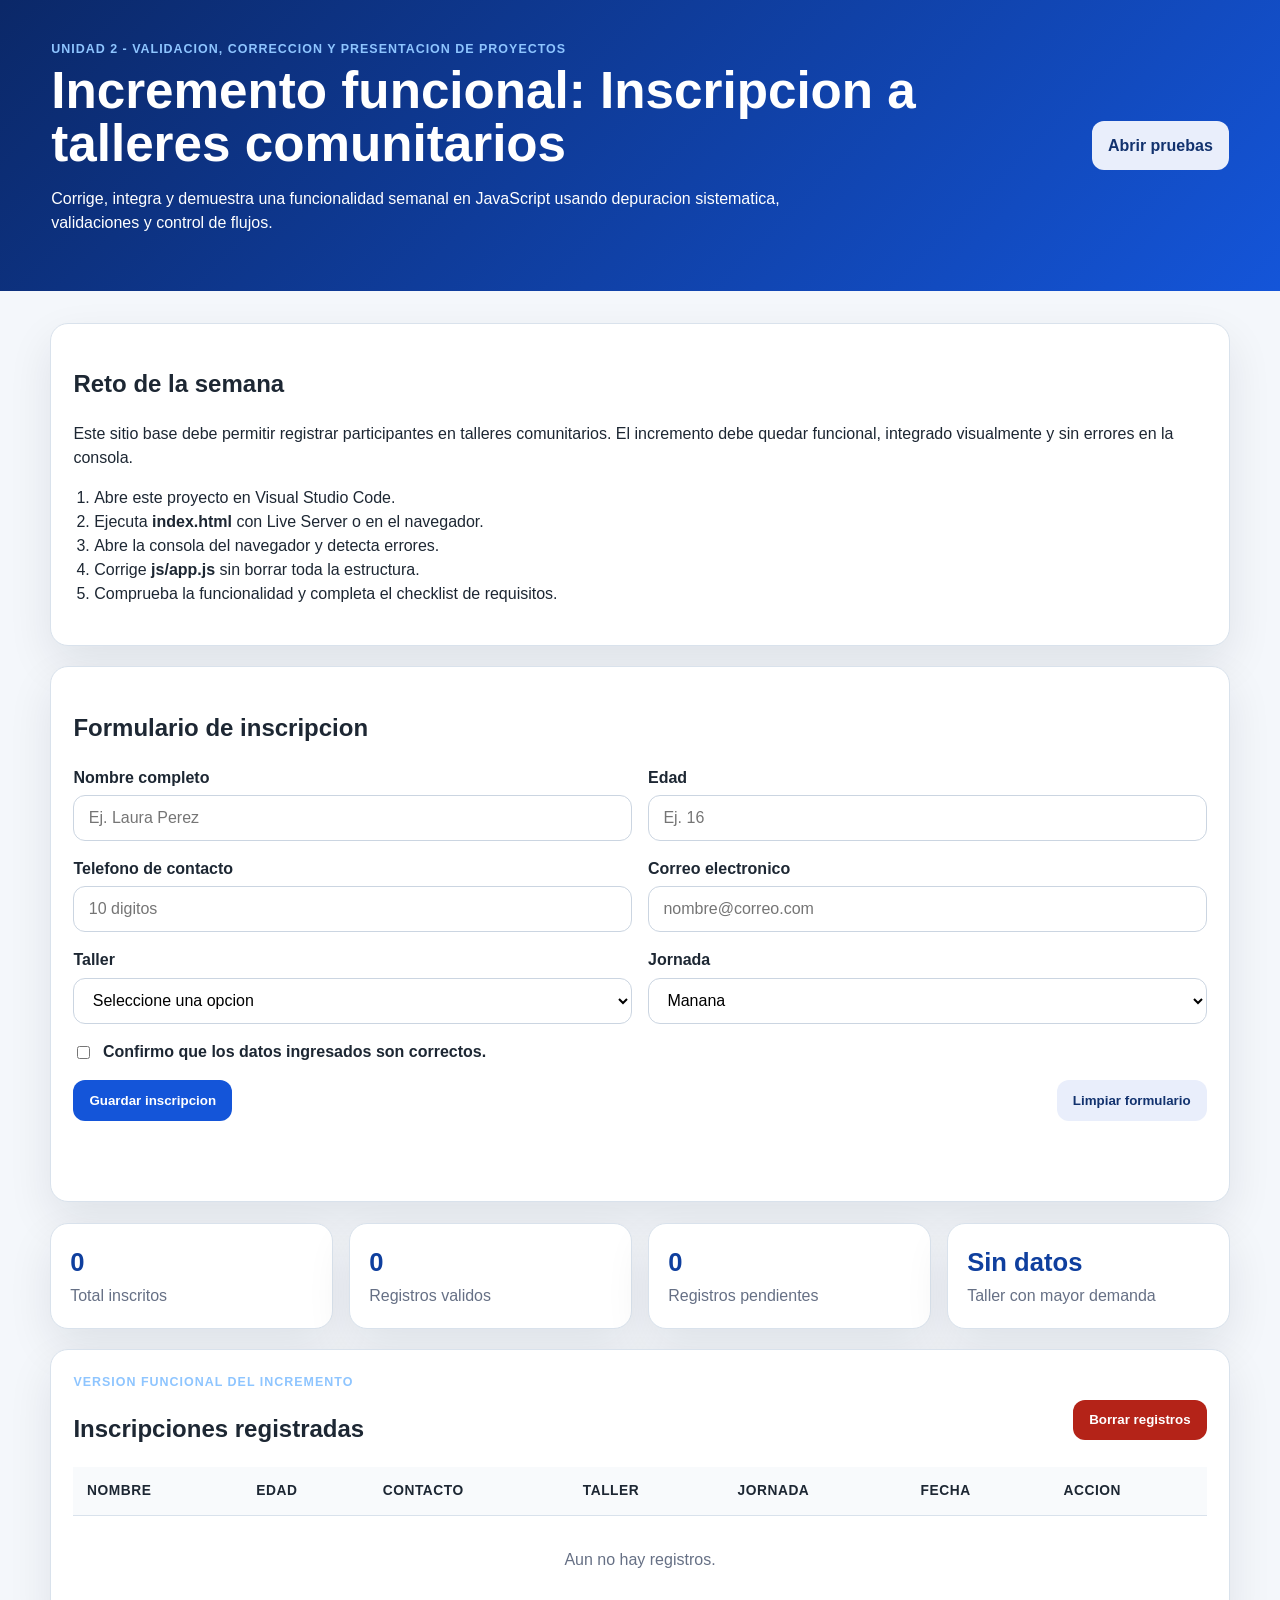
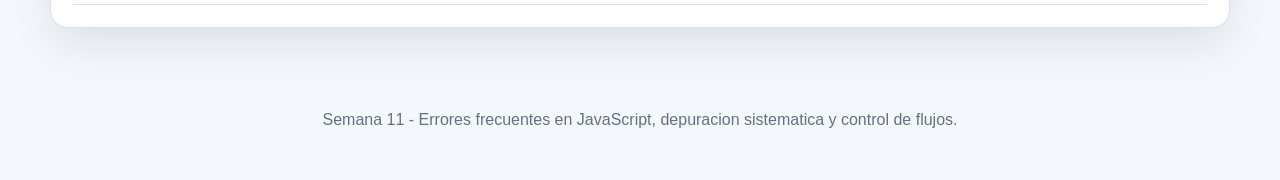
==== index.html @ e5721f67 "primer commit" ====
<!DOCTYPE html>
<html lang="es">
<head>
  <meta charset="UTF-8" />
  <meta name="viewport" content="width=device-width, initial-scale=1.0" />
  <title>Semana 11 - Entrega incremental JS</title>
  <link rel="stylesheet" href="css/styles.css" />
</head>
<body>
  <header class="hero">
    <div>
      <p class="eyebrow">Unidad 2 - Validacion, correccion y presentacion de proyectos</p>
      <h1>Incremento funcional: Inscripcion a talleres comunitarios</h1>
      <p>
        Corrige, integra y demuestra una funcionalidad semanal en JavaScript usando
        depuracion sistematica, validaciones y control de flujos.
      </p>
    </div>
    <a class="button secondary" href="tests.html">Abrir pruebas</a>
  </header>

  <main class="layout">
    <section class="card instructions">
      <h2>Reto de la semana</h2>
      <p>
        Este sitio base debe permitir registrar participantes en talleres comunitarios.
        El incremento debe quedar funcional, integrado visualmente y sin errores en la consola.
      </p>
      <ol>
        <li>Abre este proyecto en Visual Studio Code.</li>
        <li>Ejecuta <strong>index.html</strong> con Live Server o en el navegador.</li>
        <li>Abre la consola del navegador y detecta errores.</li>
        <li>Corrige <strong>js/app.js</strong> sin borrar toda la estructura.</li>
        <li>Comprueba la funcionalidad y completa el checklist de requisitos.</li>
      </ol>
    </section>

    <section class="card">
      <h2>Formulario de inscripcion</h2>
      <form id="form-inscripcion" novalidate>
        <div class="grid two">
          <label>
            Nombre completo
            <input id="nombre" name="nombre" type="text" placeholder="Ej. Laura Perez" />
          </label>

          <label>
            Edad
            <input id="edad" name="edad" type="number" min="1" max="100" placeholder="Ej. 16" />
          </label>

          <label>
            Telefono de contacto
            <input id="telefono" name="telefono" type="text" placeholder="10 digitos" />
          </label>

          <label>
            Correo electronico
            <input id="correo" name="correo" type="email" placeholder="nombre@correo.com" />
          </label>

          <label>
            Taller
            <select id="taller" name="taller">
              <option value="">Seleccione una opcion</option>
              <option value="web">Programacion web</option>
              <option value="huerta">Huerta digital</option>
              <option value="finanzas">Finanzas para emprendimientos</option>
              <option value="datos">Datos para la finca</option>
            </select>
          </label>

          <label>
            Jornada
            <select id="jornada" name="jornada">
              <option value="manana">Manana</option>
              <option value="tarde">Tarde</option>
              <option value="sabado">Sabado</option>
            </select>
          </label>
        </div>

        <label class="check">
          <input id="acepta" name="acepta" type="checkbox" />
          Confirmo que los datos ingresados son correctos.
        </label>

        <div class="actions">
          <button id="btn-guardar" class="button" type="submit">Guardar inscripcion</button>
          <button id="btn-limpiar" class="button secondary" type="button">Limpiar formulario</button>
        </div>
      </form>
      <div id="mensaje" class="message" role="status" aria-live="polite"></div>
    </section>

    <section class="summary-grid">
      <article class="metric">
        <span id="total-inscritos">0</span>
        <p>Total inscritos</p>
      </article>
      <article class="metric">
        <span id="total-validos">0</span>
        <p>Registros validos</p>
      </article>
      <article class="metric">
        <span id="total-pendientes">0</span>
        <p>Registros pendientes</p>
      </article>
      <article class="metric">
        <span id="taller-popular">Sin datos</span>
        <p>Taller con mayor demanda</p>
      </article>
    </section>

    <section class="card table-card">
      <div class="section-title">
        <div>
          <p class="eyebrow">Version funcional del incremento</p>
          <h2>Inscripciones registradas</h2>
        </div>
        <button id="btn-borrar-todo" class="button danger" type="button">Borrar registros</button>
      </div>
      <div class="table-wrap">
        <table>
          <thead>
            <tr>
              <th>Nombre</th>
              <th>Edad</th>
              <th>Contacto</th>
              <th>Taller</th>
              <th>Jornada</th>
              <th>Fecha</th>
              <th>Accion</th>
            </tr>
          </thead>
          <tbody id="tabla-inscripciones">
            <tr>
              <td colspan="7" class="empty">Aun no hay registros.</td>
            </tr>
          </tbody>
        </table>
      </div>
    </section>
  </main>

  <footer class="footer">
    <p>Semana 11 - Errores frecuentes en JavaScript, depuracion sistematica y control de flujos.</p>
  </footer>

  <script src="js/app.js"></script>
</body>
</html>
---- css/styles.css ----
:root {
  --bg: #f4f7fb;
  --card: #ffffff;
  --text: #1d2733;
  --muted: #667085;
  --line: #d9e2ec;
  --primary: #1455d9;
  --primary-dark: #0f3f9e;
  --success: #0f7b45;
  --danger: #b42318;
  --warning: #b54708;
  --shadow: 0 18px 45px rgba(16, 24, 40, 0.09);
}

* { box-sizing: border-box; }

body {
  margin: 0;
  font-family: Arial, Helvetica, sans-serif;
  background: var(--bg);
  color: var(--text);
  line-height: 1.5;
}

.hero {
  display: flex;
  justify-content: space-between;
  gap: 1rem;
  align-items: center;
  padding: 2.5rem clamp(1rem, 4vw, 4rem);
  background: linear-gradient(135deg, #0b2868, #1455d9);
  color: white;
}

.hero h1 {
  margin: .3rem 0 .8rem;
  max-width: 900px;
  font-size: clamp(2rem, 4vw, 3.4rem);
  line-height: 1.05;
}

.hero p { max-width: 760px; }

.eyebrow {
  margin: 0;
  text-transform: uppercase;
  letter-spacing: .08em;
  font-size: .78rem;
  font-weight: 700;
  color: #8ec5ff;
}

.layout {
  width: min(1180px, calc(100% - 2rem));
  margin: 2rem auto;
  display: grid;
  gap: 1.3rem;
}

.card,
.metric {
  background: var(--card);
  border: 1px solid var(--line);
  border-radius: 18px;
  box-shadow: var(--shadow);
}

.card { padding: 1.4rem; }

.instructions ol { padding-left: 1.3rem; }

.grid.two {
  display: grid;
  grid-template-columns: repeat(2, minmax(0, 1fr));
  gap: 1rem;
}

label {
  display: grid;
  gap: .35rem;
  font-weight: 700;
}

input,
select {
  width: 100%;
  padding: .8rem .9rem;
  border: 1px solid #cbd5e1;
  border-radius: 12px;
  font-size: 1rem;
  background: #fff;
}

input:focus,
select:focus {
  outline: 3px solid rgba(20, 85, 217, .18);
  border-color: var(--primary);
}

.check {
  display: flex;
  align-items: center;
  gap: .6rem;
  margin: 1rem 0;
  font-weight: 600;
}

.check input { width: auto; }

.actions,
.section-title {
  display: flex;
  flex-wrap: wrap;
  align-items: center;
  justify-content: space-between;
  gap: .8rem;
}

.button {
  display: inline-flex;
  align-items: center;
  justify-content: center;
  gap: .4rem;
  padding: .8rem 1rem;
  border: 0;
  border-radius: 12px;
  background: var(--primary);
  color: white;
  text-decoration: none;
  cursor: pointer;
  font-weight: 700;
}

.button:hover { background: var(--primary-dark); }
.button.secondary { background: #e9eefb; color: #12326e; }
.button.secondary:hover { background: #dbe5fb; }
.button.danger { background: var(--danger); }
.button.danger:hover { background: #8e1c13; }

.message {
  min-height: 2.6rem;
  margin-top: 1rem;
  padding: .75rem 1rem;
  border-radius: 12px;
  border: 1px solid transparent;
  color: var(--muted);
}

.message.exito {
  color: var(--success);
  background: #ecfdf3;
  border-color: #abefc6;
}

.message.error {
  color: var(--danger);
  background: #fef3f2;
  border-color: #fecdca;
}

.message.info {
  color: #0b4a6f;
  background: #e0f2fe;
  border-color: #bae6fd;
}

.summary-grid {
  display: grid;
  grid-template-columns: repeat(4, minmax(0, 1fr));
  gap: 1rem;
}

.metric {
  padding: 1.2rem;
}

.metric span {
  display: block;
  font-size: 1.6rem;
  font-weight: 800;
  color: var(--primary-dark);
}

.metric p { margin: .2rem 0 0; color: var(--muted); }

.table-wrap { overflow-x: auto; }

table {
  width: 100%;
  border-collapse: collapse;
}

th,
td {
  padding: .85rem;
  border-bottom: 1px solid var(--line);
  text-align: left;
  vertical-align: top;
}

th {
  background: #f8fafc;
  font-size: .86rem;
  text-transform: uppercase;
  letter-spacing: .04em;
}

.empty {
  text-align: center;
  color: var(--muted);
  padding: 2rem;
}

.footer {
  text-align: center;
  padding: 2rem 1rem;
  color: var(--muted);
}

.test-panel {
  width: min(1000px, calc(100% - 2rem));
  margin: 2rem auto;
}

.test-item {
  padding: .8rem 1rem;
  margin: .6rem 0;
  border-radius: 12px;
  border: 1px solid var(--line);
  background: white;
}

.test-item.ok { border-color: #abefc6; background: #ecfdf3; }
.test-item.fail { border-color: #fecdca; background: #fef3f2; }

@media (max-width: 800px) {
  .hero { flex-direction: column; align-items: flex-start; }
  .grid.two,
  .summary-grid { grid-template-columns: 1fr; }
}
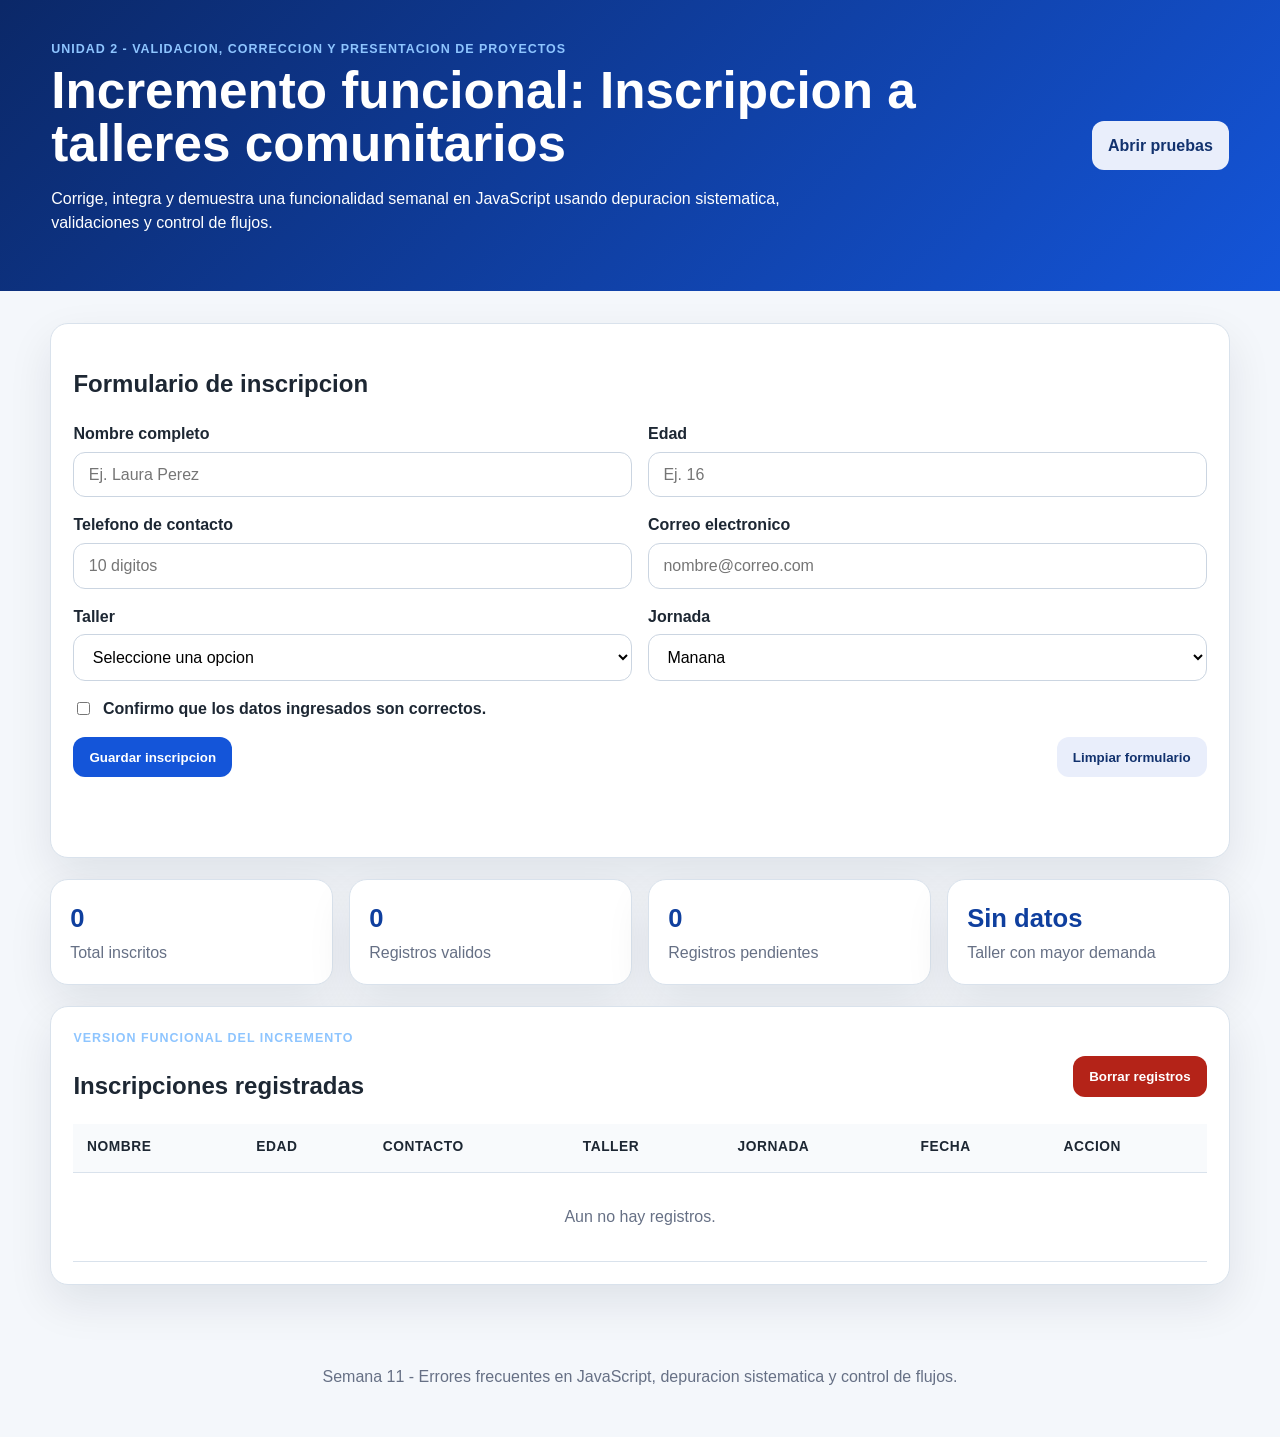
==== commit e3b02b9b: "1mer commit" ====
--- a/index.html
+++ b/index.html
@@ -20,21 +20,6 @@
   </header>
 
   <main class="layout">
-    <section class="card instructions">
-      <h2>Reto de la semana</h2>
-      <p>
-        Este sitio base debe permitir registrar participantes en talleres comunitarios.
-        El incremento debe quedar funcional, integrado visualmente y sin errores en la consola.
-      </p>
-      <ol>
-        <li>Abre este proyecto en Visual Studio Code.</li>
-        <li>Ejecuta <strong>index.html</strong> con Live Server o en el navegador.</li>
-        <li>Abre la consola del navegador y detecta errores.</li>
-        <li>Corrige <strong>js/app.js</strong> sin borrar toda la estructura.</li>
-        <li>Comprueba la funcionalidad y completa el checklist de requisitos.</li>
-      </ol>
-    </section>
-
     <section class="card">
       <h2>Formulario de inscripcion</h2>
       <form id="form-inscripcion" novalidate>
